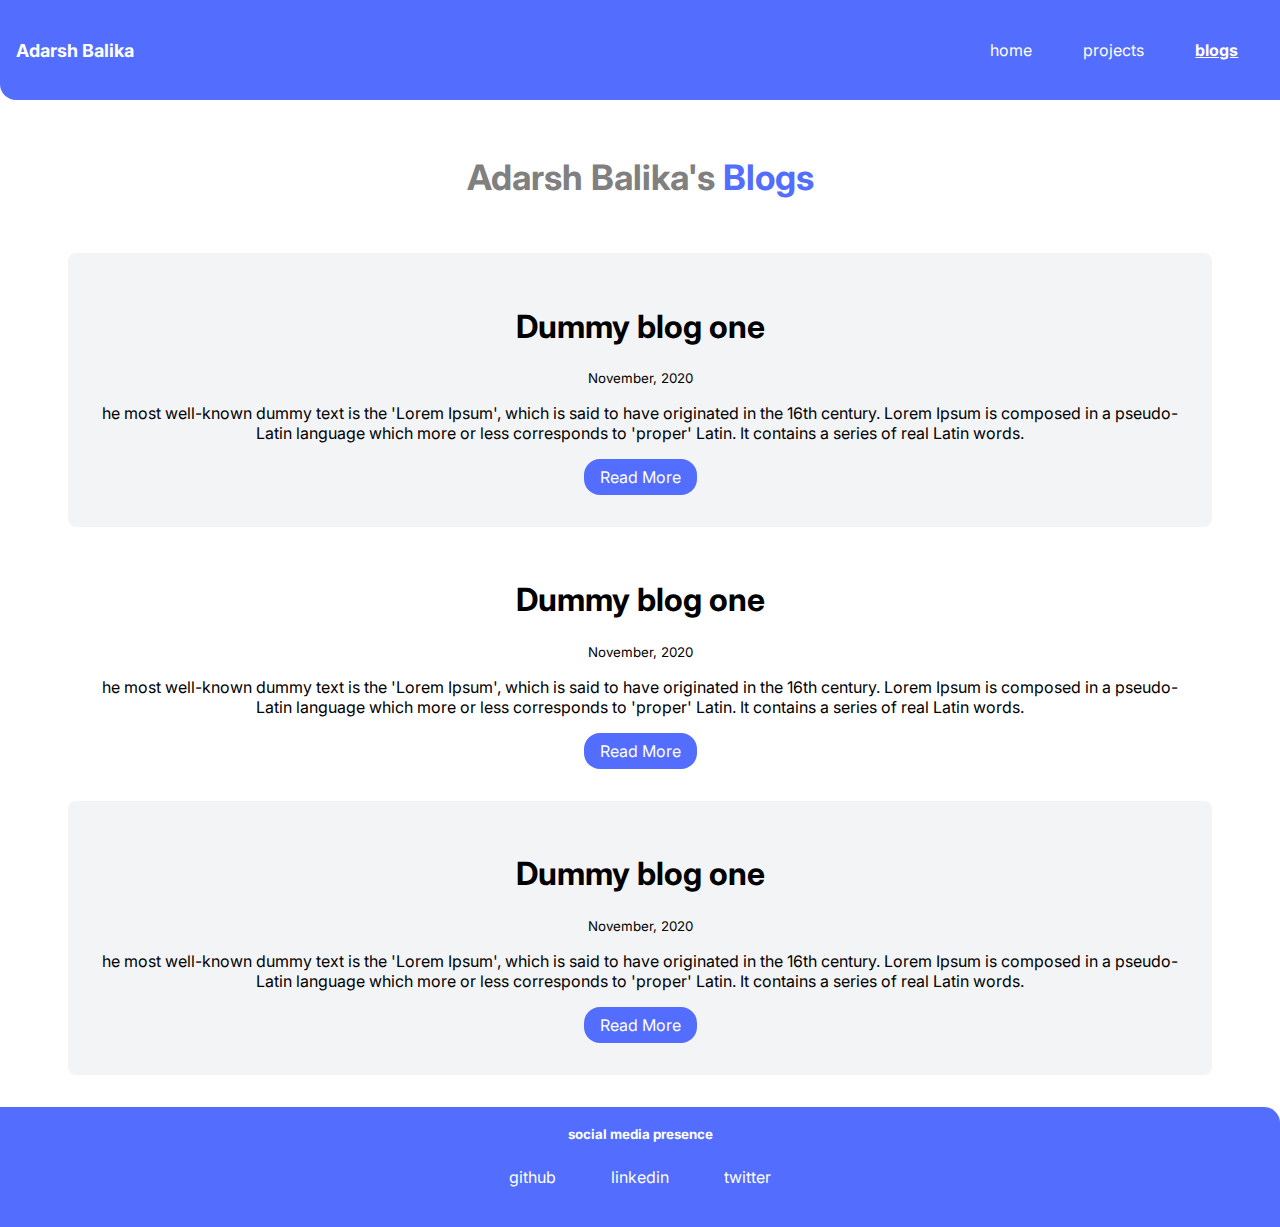
==== blogs.html @ f37f623c "feat: markfour & markfive" ====
<!DOCTYPE html>
<html lang="en">
  <head>
    <meta charset="UTF-8" />
    <meta name="viewport" content="width=device-width, initial-scale=1.0" />
    <title>blogs | adarshbalika</title>
    <link rel="stylesheet" href="styles.css" />
  </head>
  <body>
    <nav class="navigation container">
      <div class="nav-brand">Adarsh Balika</div>
      <ul class="list-non-bullet nav-pills">
        <li class="list-item-inline">
          <a class="link" href="/">home</a>
        </li>
        <li class="list-item-inline">
          <a class="link" href="/projects.html">projects</a>
        </li>
        <li class="list-item-inline">
          <a class="link link-active" href="/blogs.html">blogs</a>
        </li>
      </ul>
    </nav>

    <header class="hero">
      <!-- <img class="hero-img" src="images/hero.svg" alt="programmer" /> -->
      <h1 class="hero-heading">
        Adarsh Balika's
        <span class="hero-inverted">Blogs</span>
      </h1>
    </header>

    <section class="section ow">
      <h1>Dummy blog one</h1>
      <small>November, 2020</small>
      <p>
        he most well-known dummy text is the 'Lorem Ipsum', which is said to
        have originated in the 16th century. Lorem Ipsum is composed in a
        pseudo-Latin language which more or less corresponds to 'proper' Latin.
        It contains a series of real Latin words.
      </p>
      <a class="link link-primary" href="/dummy-blog.html">Read More</a>
    </section>

    <section class="section">
      <h1>Dummy blog one</h1>
      <small>November, 2020</small>
      <p>
        he most well-known dummy text is the 'Lorem Ipsum', which is said to
        have originated in the 16th century. Lorem Ipsum is composed in a
        pseudo-Latin language which more or less corresponds to 'proper' Latin.
        It contains a series of real Latin words.
      </p>
      <a class="link link-primary" href="/dummy-blog.html">Read More</a>
    </section>

    <section class="section ow">
      <h1>Dummy blog one</h1>
      <small>November, 2020</small>
      <p>
        he most well-known dummy text is the 'Lorem Ipsum', which is said to
        have originated in the 16th century. Lorem Ipsum is composed in a
        pseudo-Latin language which more or less corresponds to 'proper' Latin.
        It contains a series of real Latin words.
      </p>
      <a class="link link-primary" href="/dummy-blog.html">Read More</a>
    </section>

    <footer class="footer">
      <div><small>social media presence</small></div>
      <ul class="list-non-bullet">
        <li class="list-item-inline">
          <a class="link" href="https://www.github.com" target="_blank"
            >github</a
          >
        </li>
        <li class="list-item-inline">
          <a class="link" href="https://www.linkedin.com" target="_blank"
            >linkedin</a
          >
        </li>
        <li class="list-item-inline">
          <a class="link" href="https://www.twitter.com" target="_blank"
            >twitter</a
          >
        </li>
      </ul>
    </footer>
  </body>
</html>
---- styles.css ----
@import url("https://fonts.googleapis.com/css2?family=Inter:wght@400;700&display=swap");

:root {
  --primary-color: #536dfe;
  --off-white-color: #f3f4f6;
  --hero-heading-color: gray;
}

body {
  font-family: "Inter", sans-serif;
  margin: 0;
}

hr {
  margin: 1rem 0;
}

.container {
  padding: 0rem 1rem;
}

.container-center {
  max-width: 600px;
  margin: auto;
}

.link {
  display: inline-block;
  text-decoration: none;
  padding: 0.5rem 1rem;
}

.link-primary {
  background-color: var(--primary-color);
  border-radius: 1rem;
  color: white;
}

.link-secondary {
  border: 1px solid var(--primary-color);
  border-radius: 1rem;
  color: var(--primary-color);
}

.list-non-bullet {
  list-style: none;
}

.list-item-inline {
  display: inline;
  padding: 0 0.6rem;
}

.navigation {
  background-color: var(--primary-color);
  color: white;
  padding: 1rem;
  border-radius: 0 0 0 1rem;
  display: flex;
  justify-content: space-between;
  align-items: center;
}

.navigation .nav-brand {
  font-weight: bold;
  font-size: large;
}

.navigation .nav-pills {
  display: flex;
  justify-content: flex-end;
}

.navigation .link {
  color: white;
}

.navigation .link-active {
  font-weight: bold;
  text-decoration: underline;
}

.hero {
  padding: 2rem;
}

.hero .hero-img {
  max-width: 360px;
  display: block;
  margin: auto;
}

.hero .hero-heading {
  font-size: 2.2rem;
  color: var(--hero-heading-color);
  text-align: center;
}

.hero .hero-inverted {
  color: var(--primary-color);
}

.section {
  padding: 2rem;
  text-align: center;
  max-width: 1080px;
  margin: auto;
}

.ow {
  background-color: var(--off-white-color);
  border-radius: 0.5rem;
}

.footer {
  background-color: var(--primary-color);
  color: white;
  padding: 1rem;
  text-align: center;
  border-radius: 0 1rem 0 0;
  margin-top: 2rem;
}

.footer small {
  font-weight: bold;
}

.footer ul {
  padding-inline-start: 0;
}

.footer a {
  color: white;
}

.blog {
  max-width: 1080px;
  margin: auto;
  text-align: justify;
}
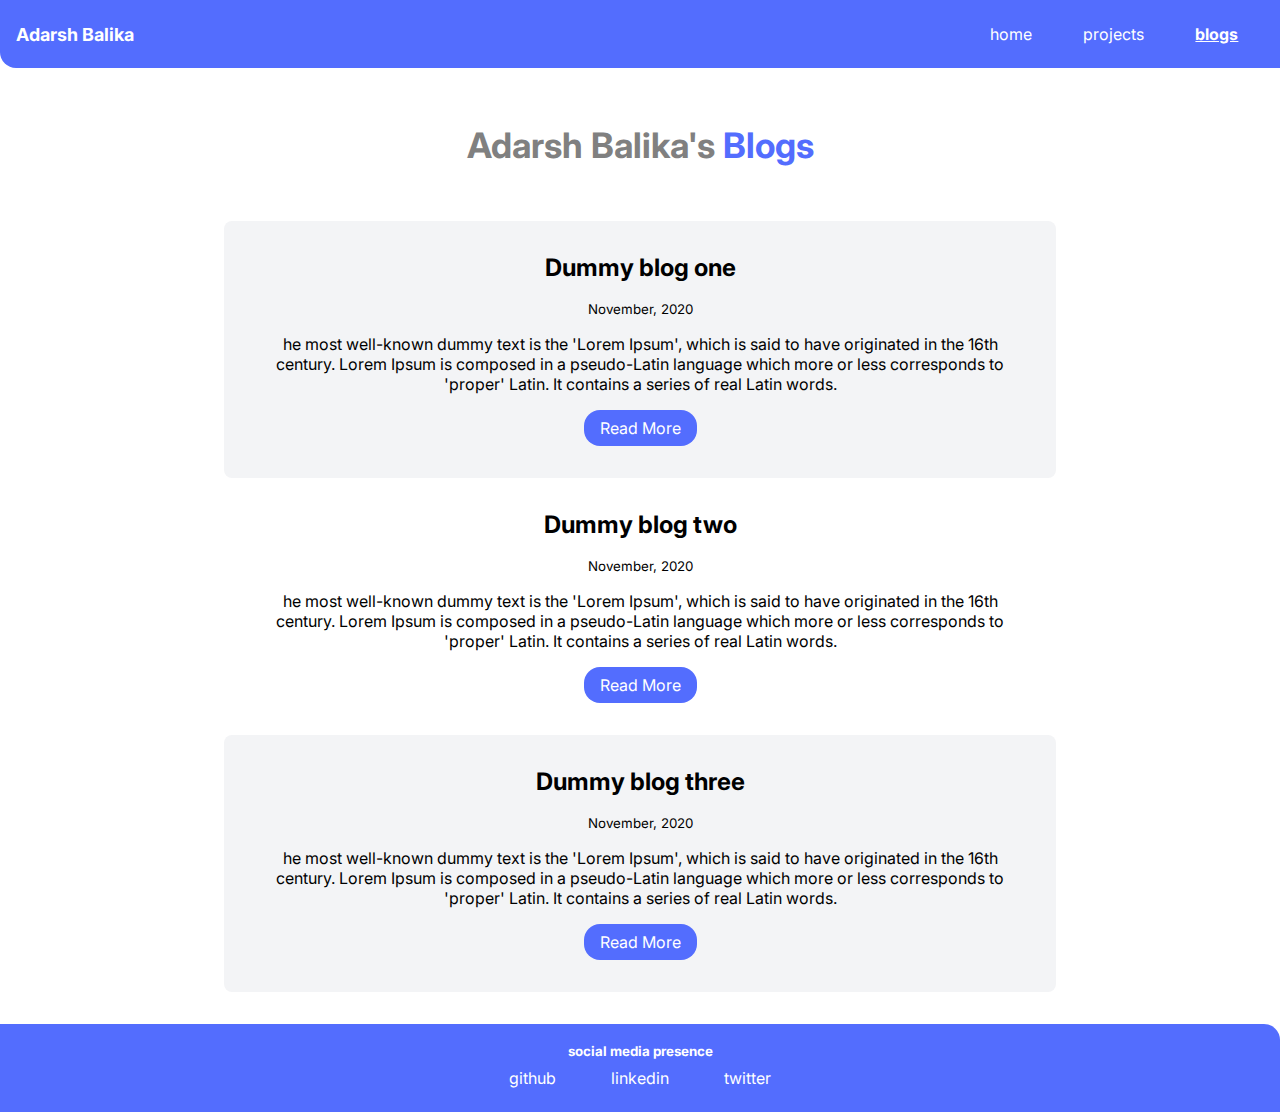
==== commit 558a0ba3: "style: update layout sizes" ====
--- a/blogs.html
+++ b/blogs.html
@@ -31,7 +31,7 @@
     </header>
 
     <section class="section ow">
-      <h1>Dummy blog one</h1>
+      <h2>Dummy blog one</h2>
       <small>November, 2020</small>
       <p>
         he most well-known dummy text is the 'Lorem Ipsum', which is said to
@@ -43,7 +43,7 @@
     </section>
 
     <section class="section">
-      <h1>Dummy blog one</h1>
+      <h2>Dummy blog two</h2>
       <small>November, 2020</small>
       <p>
         he most well-known dummy text is the 'Lorem Ipsum', which is said to
@@ -55,7 +55,7 @@
     </section>
 
     <section class="section ow">
-      <h1>Dummy blog one</h1>
+      <h2>Dummy blog three</h2>
       <small>November, 2020</small>
       <p>
         he most well-known dummy text is the 'Lorem Ipsum', which is said to
--- a/styles.css
+++ b/styles.css
@@ -13,6 +13,20 @@
 
 hr {
   margin: 1rem 0;
+}
+
+h2,
+p,
+ul {
+  margin: 0;
+}
+
+h2 {
+  margin-bottom: 1rem;
+}
+
+p {
+  margin: 1rem;
 }
 
 .container {
@@ -103,7 +117,7 @@
 .section {
   padding: 2rem;
   text-align: center;
-  max-width: 1080px;
+  max-width: 60%;
   margin: auto;
 }
 
